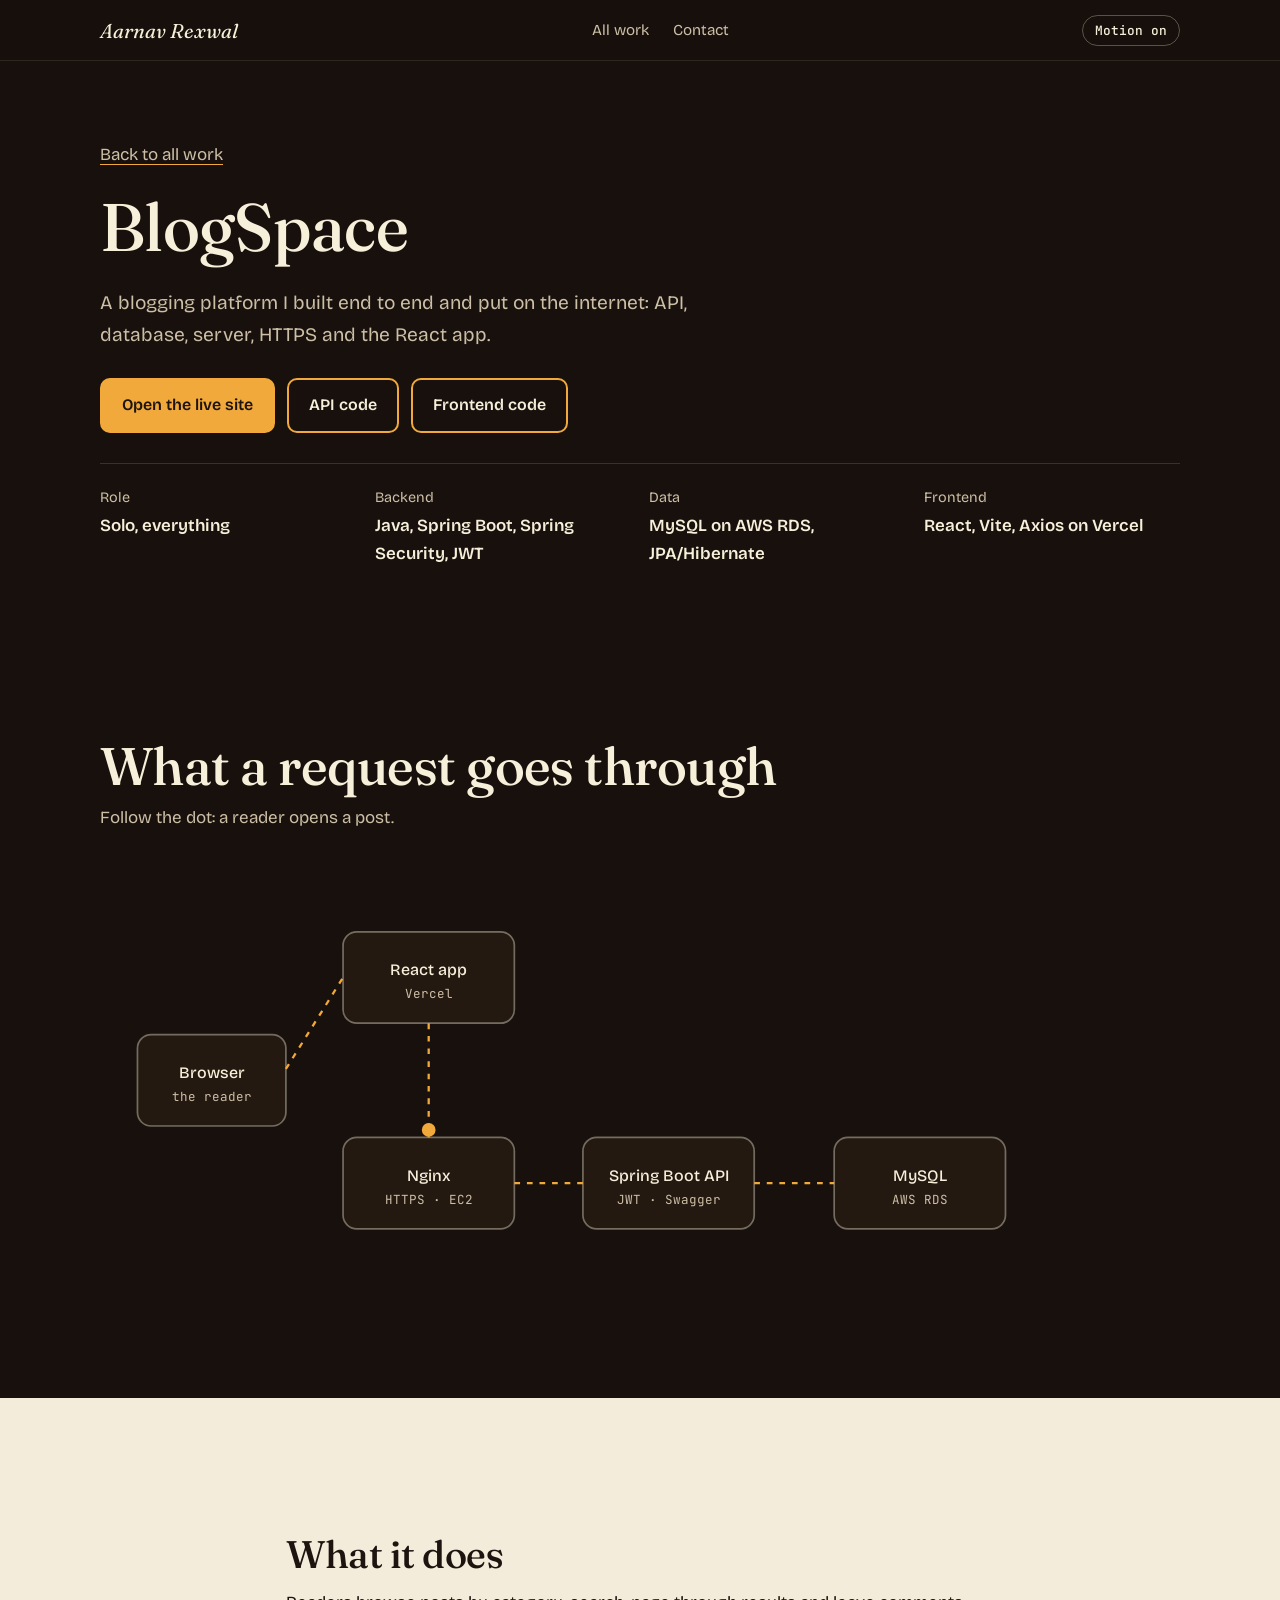
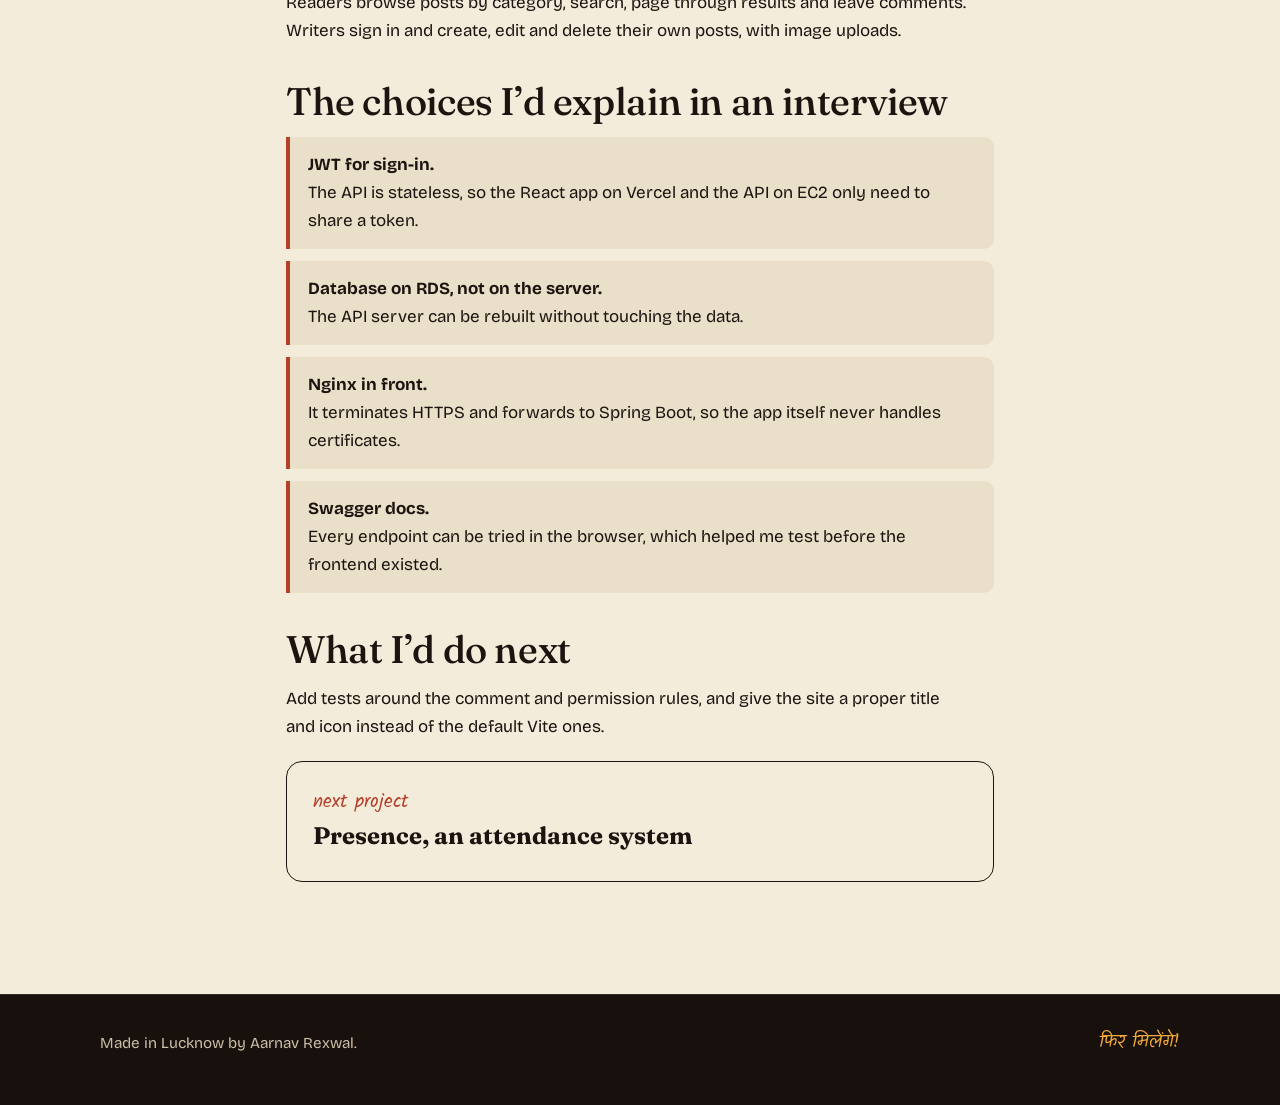
==== work/blogspace.html @ 5008a2eb "Initial portfolio commit" ====
<!doctype html>
<html lang="en">
<head>
<meta charset="utf-8">
<meta name="viewport" content="width=device-width,initial-scale=1,viewport-fit=cover">
<title>BlogSpace, a case study</title>
<meta name="description" content="How Aarnav built and deployed BlogSpace: Spring Boot API, MySQL on RDS, React frontend, Nginx and HTTPS on EC2.">
<meta name="theme-color" content="#17100C">
<link rel="icon" href="../assets/favicon.svg" type="image/svg+xml">
<link rel="preconnect" href="https://fonts.googleapis.com">
<link rel="preconnect" href="https://fonts.gstatic.com" crossorigin>
<link rel="stylesheet" href="https://fonts.googleapis.com/css2?family=Fraunces:ital,opsz,wght@0,9..144,400;0,9..144,500;0,9..144,600;1,9..144,400;1,9..144,500&family=Bricolage+Grotesque:opsz,wght@12..96,400;12..96,500;12..96,600&family=JetBrains+Mono:wght@400;500&family=Kalam:wght@400;700&display=swap">
<link rel="stylesheet" href="../assets/css/style.css">
</head>
<body>
<a class="skip" href="#main">Skip to content</a>
<header class="nav"><div class="wrap">
  <a class="brand" href="../index.html">Aarnav Rexwal</a>
  <nav aria-label="Main"><ul><li><a class="l" href="../index.html#work">All work</a></li><li><a class="l" href="../index.html#contact">Contact</a></li></ul></nav>
  <button class="switch" type="button" aria-pressed="false">Motion on</button>
</div></header>
<main id="main">

<section class="case-hero"><div class="wrap">
  <a class="back" href="../index.html#work">Back to all work</a>
  <h1>BlogSpace</h1>
  <p class="lede">A blogging platform I built end to end and put on the internet: API, database, server, HTTPS and the React app.</p>
  <div class="cta"><a class="btn" href="https://blog-app-frontend-chi-brown.vercel.app/" target="_blank" rel="noopener">Open the live site</a><a class="btn ghost" href="https://github.com/AarnavRexwal/Blog-app-apis" target="_blank" rel="noopener">API code</a><a class="btn ghost" href="https://github.com/AarnavRexwal/blog-app-frontend" target="_blank" rel="noopener">Frontend code</a></div>
  <dl class="case-meta"><div><dt>Role</dt><dd>Solo, everything</dd></div><div><dt>Backend</dt><dd>Java, Spring Boot, Spring Security, JWT</dd></div><div><dt>Data</dt><dd>MySQL on AWS RDS, JPA/Hibernate</dd></div><div><dt>Frontend</dt><dd>React, Vite, Axios on Vercel</dd></div></dl>
</div></section>

<section class="sec"><div class="wrap">
  <div class="sec-head"><h2>What a request goes through</h2><p>Follow the dot: a reader opens a post.</p></div>
  <div class="arch-diagram">
  <svg viewBox="0 0 900 300" role="img" aria-label="A request travels from the browser to the React app on Vercel, then to Nginx on an EC2 server with HTTPS, into the Spring Boot API, and to MySQL on AWS RDS.">
    <g class="node">
      <rect x="10" y="110" width="130" height="80" rx="12"/><text x="75" y="148" text-anchor="middle">Browser</text><text class="sub" x="75" y="168" text-anchor="middle">the reader</text>
      <rect x="190" y="20" width="150" height="80" rx="12"/><text x="265" y="58" text-anchor="middle">React app</text><text class="sub" x="265" y="78" text-anchor="middle">Vercel</text>
      <rect x="190" y="200" width="150" height="80" rx="12"/><text x="265" y="238" text-anchor="middle">Nginx</text><text class="sub" x="265" y="258" text-anchor="middle">HTTPS · EC2</text>
      <rect x="400" y="200" width="150" height="80" rx="12"/><text x="475" y="238" text-anchor="middle">Spring Boot API</text><text class="sub" x="475" y="258" text-anchor="middle">JWT · Swagger</text>
      <rect x="620" y="200" width="150" height="80" rx="12"/><text x="695" y="238" text-anchor="middle">MySQL</text><text class="sub" x="695" y="258" text-anchor="middle">AWS RDS</text>
    </g>
    <path id="p1" class="wire" d="M140 140 L190 60"/>
    <path id="p2" class="wire" d="M265 100 C 265 140, 265 160, 265 200"/>
    <path id="p3" class="wire" d="M340 240 L400 240"/>
    <path id="p4" class="wire" d="M550 240 L620 240"/>
    <circle class="dot" r="6"><animateMotion dur="5s" repeatCount="indefinite" path="M140 140 L190 60 L265 100 L265 200 L340 240 L400 240 L550 240 L620 240"/></circle>
  </svg></div>
</div></section>

<div class="edge" aria-hidden="true"></div>
<section class="sec paper" style="margin-top:-24px;padding-top:calc(clamp(64px,9vw,112px) + 24px)"><div class="wrap prose">
  <h2>What it does</h2>
  <p>Readers browse posts by category, search, page through results and leave comments. Writers sign in and create, edit and delete their own posts, with image uploads.</p>
  <h2 style="margin-top:36px">The choices I’d explain in an interview</h2>
  <ul class="rule-list">
    <li><b>JWT for sign-in.</b>The API is stateless, so the React app on Vercel and the API on EC2 only need to share a token.</li>
    <li><b>Database on RDS, not on the server.</b>The API server can be rebuilt without touching the data.</li>
    <li><b>Nginx in front.</b>It terminates HTTPS and forwards to Spring Boot, so the app itself never handles certificates.</li>
    <li><b>Swagger docs.</b>Every endpoint can be tried in the browser, which helped me test before the frontend existed.</li>
  </ul>
  <h2 style="margin-top:36px">What I’d do next</h2>
  <p>Add tests around the comment and permission rules, and give the site a proper title and icon instead of the default Vite ones.</p>
  <a class="next-case" style="border-color:var(--ink)" href="presence.html"><span class="hand">next project</span><br><strong style="font-family:var(--f-display);font-size:1.5rem">Presence, an attendance system</strong></a>
</div></section>
</main>
<footer><div class="wrap"><span>Made in Lucknow by Aarnav Rexwal.</span><span class="hand" lang="hi">फिर मिलेंगे!</span></div></footer>
<script src="../assets/js/main.js"></script>
</body>
</html>
---- assets/css/style.css ----
/* Aarnav Rexwal — portfolio. Lamp-lit jaali. */
:root{
  --night:#17100C; --night-2:#241911; --paper:#F4ECDB; --paper-2:#EADFC8;
  --ink:#1D1410; --ink-soft:#5A4A3E; --lamp:#F6EFD9; --lamp-soft:#CDBFA6;
  --marigold:#F2A93B; --brick:#B5402A;
  --f-display:"Fraunces",Georgia,serif;
  --f-body:"Bricolage Grotesque",system-ui,sans-serif;
  --f-mono:"JetBrains Mono",ui-monospace,monospace;
  --f-hand:"Kalam","Segoe Print",cursive;
  --gutter:max(20px,env(safe-area-inset-left,0px));
  --wrap:1120px;
  color-scheme:dark;
}
*{box-sizing:border-box}
html{scroll-behavior:smooth;-webkit-text-size-adjust:100%}
body{margin:0;background:var(--night);color:var(--lamp);font:400 1.0625rem/1.65 var(--f-body);-webkit-font-smoothing:antialiased;overflow-x:hidden}
img{max-width:100%;height:auto;display:block}
a{color:inherit}
:focus-visible{outline:3px solid var(--marigold);outline-offset:3px;border-radius:4px}
.skip{position:absolute;left:-999px;top:8px;background:var(--marigold);color:var(--ink);padding:8px 14px;z-index:99;border-radius:6px}
.skip:focus{left:8px}
.wrap{width:100%;max-width:var(--wrap);margin-inline:auto;padding-inline:var(--gutter)}
@view-transition{navigation:auto}

h1,h2,h3{font-family:var(--f-display);font-weight:500;line-height:1.08;margin:0;text-wrap:balance;letter-spacing:-.01em}
h2{font-size:clamp(2rem,4.6vw,3.3rem)}
h3{font-size:1.5rem}
p{margin:0 0 1em;max-width:62ch}
.hand{font-family:var(--f-hand);font-size:1.2rem;line-height:1.25;color:var(--marigold)}
.paper .hand{color:var(--brick)}
.mono{font-family:var(--f-mono);font-size:.84rem}

/* ---- nav ---- */
.nav{position:sticky;top:0;z-index:30;background:rgba(23,16,12,.82);backdrop-filter:blur(10px);-webkit-backdrop-filter:blur(10px);border-bottom:1px solid rgba(246,239,217,.1)}
.nav .wrap{display:flex;align-items:center;justify-content:space-between;gap:16px;min-height:60px;flex-wrap:wrap}
.brand{font-family:var(--f-display);font-size:1.25rem;text-decoration:none;font-style:italic}
.nav ul{display:flex;gap:4px 20px;list-style:none;margin:0;padding:0;flex-wrap:wrap}
.nav a.l{text-decoration:none;font-size:.95rem;color:var(--lamp-soft);padding:6px 2px;border-bottom:2px solid transparent}
.nav a.l:hover,.nav a.l[aria-current]{color:var(--lamp);border-color:var(--marigold)}
.switch{font:500 .8rem var(--f-mono);background:none;border:1px solid rgba(246,239,217,.3);color:var(--lamp);border-radius:99px;padding:6px 12px;cursor:pointer}
.switch[aria-pressed="true"]{background:var(--marigold);color:var(--ink);border-color:var(--marigold)}

/* ---- hero ---- */
.hero{position:relative;isolation:isolate;overflow:hidden;padding-block:clamp(40px,7vw,80px) clamp(40px,6vw,72px)}
.jaali{position:absolute;inset:0;z-index:-1;pointer-events:none;
  --x:70%;--y:35%;
  background-color:var(--night)}
.jaali::before,.jaali::after{content:"";position:absolute;inset:0;
  background-image:
   radial-gradient(circle at 50% 50%,transparent 0 9px,currentColor 9.5px 10.5px,transparent 11px),
   radial-gradient(circle at 0 0,transparent 0 9px,currentColor 9.5px 10.5px,transparent 11px),
   radial-gradient(circle at 100% 100%,transparent 0 9px,currentColor 9.5px 10.5px,transparent 11px);
  background-size:56px 56px;background-position:0 0,28px 28px,28px 28px}
.jaali::before{color:rgba(246,239,217,.07)}
.jaali::after{color:var(--marigold);opacity:.9;
  -webkit-mask-image:radial-gradient(260px circle at var(--x) var(--y),#000 0,transparent 100%);
  mask-image:radial-gradient(260px circle at var(--x) var(--y),#000 0,transparent 100%)}
.hero{min-height:min(100svh,920px)}
.hero-in{position:relative;display:flex;flex-direction:column;align-items:center;text-align:center}
.side{position:absolute;top:8px;margin:0;font:.82rem/1.5 var(--f-mono);color:var(--lamp-soft)}
.l-side{left:var(--gutter)}.r-side{right:var(--gutter);text-align:right}
.hero .greet{justify-content:center;margin:0 0 8px;position:relative;z-index:3}
.portrait{width:min(560px,78vw);margin-top:-6px;position:relative;z-index:1;opacity:0;animation:rise 1.4s ease .1s forwards}
.hero{--mx:0;--my:0}
.portrait{perspective:900px}
.portrait img{width:100%;height:auto;transform:translate3d(calc(var(--mx) * -22px),calc(var(--my) * -14px),0) rotateY(calc(var(--mx) * 7deg)) rotateX(calc(var(--my) * -5deg));transition:transform .35s cubic-bezier(.2,.7,.2,1);will-change:transform}
.bigname span,.bigname em{display:inline-block;transition:transform .35s cubic-bezier(.2,.7,.2,1);will-change:transform}
.bigname span{transform:translate3d(calc(var(--mx) * 26px),calc(var(--my) * 8px),0)}
.bigname em{transform:translate3d(calc(var(--mx) * 44px),calc(var(--my) * 12px),0)}
.nomotion .portrait img,.nomotion .bigname span,.nomotion .bigname em{transform:none;transition:none}
@keyframes rise{from{opacity:0;transform:translateY(24px) scale(.98)}to{opacity:1;transform:none}}
.bigname{position:relative;z-index:2;margin:calc(-1 * clamp(70px,17vw,240px)) 0 0;font-size:clamp(3.4rem,15vw,12.5rem);line-height:.9;font-weight:500;letter-spacing:-.035em;white-space:nowrap;text-shadow:0 4px 40px rgba(23,16,12,.7)}
.bigname em{font-style:italic;font-weight:400;color:var(--lamp)}
.hero .lede{margin:28px auto 0;max-width:34em;text-align:center}
.hero .cta{justify-content:center}
@media (max-width:640px){.side{display:none}.bigname{font-size:clamp(3rem,17vw,5rem);white-space:normal}}
.greet{display:flex;align-items:center;gap:14px;margin-bottom:22px;flex-wrap:wrap}
.greet .hand{font-size:1.4rem}
.lang{font:500 .78rem var(--f-mono);background:none;border:1px dashed var(--lamp-soft);color:var(--lamp);padding:4px 10px;border-radius:99px;cursor:pointer}
h1{font-size:clamp(2.6rem,7vw,5.2rem);margin-bottom:.35em}
.lede{font-size:1.2rem;color:var(--lamp-soft);max-width:34em}
.cta{display:flex;flex-wrap:wrap;gap:12px;margin-top:28px}
.btn{display:inline-flex;align-items:center;gap:8px;text-decoration:none;font-weight:600;padding:12px 20px;border-radius:10px;border:2px solid var(--marigold);background:var(--marigold);color:var(--ink);cursor:pointer;font-family:var(--f-body);font-size:1rem;transition:transform .15s}
.btn:hover{transform:translateY(-2px)}
.btn.ghost{background:transparent;color:var(--lamp)}
.btn.ghost:hover{background:rgba(242,169,59,.12)}
.paper .btn.ghost{color:var(--ink);border-color:var(--ink)}
.facts{margin-top:30px;display:flex;flex-wrap:wrap;gap:8px 22px;color:var(--lamp-soft);font-size:.95rem}
.facts span+span::before{content:"";display:inline-block;width:4px;height:4px;border-radius:50%;background:var(--marigold);margin-right:22px;vertical-align:middle;margin-left:-8px}

/* ---- sections ---- */
.sec{padding-block:clamp(64px,9vw,112px)}
.paper{background:var(--paper);color:var(--ink)}
.paper p{color:var(--ink)}
.sec-head{margin-bottom:clamp(28px,4vw,52px);display:flex;flex-direction:column;gap:10px}
.sec-head p{color:var(--lamp-soft);margin:0}
.paper .sec-head p{color:var(--ink-soft)}
.edge{height:24px;background:
  radial-gradient(circle at 12px 0,var(--paper) 11px,transparent 12px) 0 0/24px 24px repeat-x;margin-top:-1px}
.edge.up{transform:scaleY(-1)}

/* now */
.now-grid{display:grid;grid-template-columns:1.5fr 1fr;gap:28px;align-items:start}
.card{border:1px solid rgba(246,239,217,.18);border-radius:16px;padding:28px;background:var(--night-2)}
.card.hl{border-color:var(--marigold);box-shadow:0 0 0 1px rgba(242,169,59,.35),0 18px 50px -20px rgba(242,169,59,.35)}
.card h3{margin-bottom:4px}
.meta{color:var(--lamp-soft);font-size:.95rem;margin-bottom:16px}
.card ul{margin:0;padding-left:1.1em;color:var(--lamp-soft)}
.card li{margin-bottom:.6em}
.small-notes{display:flex;flex-direction:column;gap:16px}
.small-notes .card{padding:20px}
.small-notes p{margin:0;color:var(--lamp-soft)}
.photo-frame{margin:0;position:relative;max-width:380px}
.photo-frame img{width:100%;height:auto}

/* work */
.work-list{display:grid;gap:36px}
.proj>*{min-width:0}
.proj{display:grid;grid-template-columns:1.1fr 1fr;gap:clamp(20px,4vw,48px);align-items:center;background:var(--paper-2);border-radius:18px;padding:clamp(18px,3vw,32px)}
.proj:nth-child(even){grid-template-columns:1fr 1.1fr}
.proj:nth-child(even) .shot{order:2}
.browser{border-radius:10px;overflow:hidden;border:1.5px solid var(--ink);background:#fff;box-shadow:6px 6px 0 var(--ink);transition:transform .25s}
.browser:hover{transform:translate(-2px,-2px) rotate(-.4deg)}
.browser .bar{display:flex;gap:6px;align-items:center;padding:8px 12px;background:var(--ink);color:var(--lamp-soft);font:.72rem var(--f-mono)}
.browser .bar i{width:9px;height:9px;border-radius:50%;background:var(--lamp-soft);opacity:.55}
.browser .bar span{margin-left:8px;overflow:hidden;text-overflow:ellipsis;white-space:nowrap}
.browser img{width:100%}
.tags{display:flex;flex-wrap:wrap;gap:6px;margin:14px 0 18px;padding:0;list-style:none}
.tags li{font:.76rem var(--f-mono);border:1px solid var(--ink);border-radius:6px;padding:3px 8px}
.proj p{color:var(--ink)}
.links{display:flex;flex-wrap:wrap;gap:10px 18px}
.links a{font-weight:600;text-decoration-thickness:2px;text-underline-offset:4px;text-decoration-color:var(--brick)}
.diagram{background:var(--night);border-radius:8px;padding:12px}
.diagram svg{width:100%;height:auto;display:block}

/* toolbox */
.shelves{display:grid;gap:34px}
.shelf h3{font-size:1.15rem;font-family:var(--f-body);font-weight:600;margin-bottom:12px;display:flex;align-items:baseline;gap:12px;flex-wrap:wrap}
.shelf h3 .hand{font-weight:400}
.items{display:flex;flex-wrap:wrap;gap:10px;padding:16px 16px 18px;border-bottom:6px solid #5a3b25;background:linear-gradient(#0000 80%,rgba(0,0,0,.18));margin:0;list-style:none}
.items li{font:500 1rem var(--f-body);padding:8px 14px;border-radius:8px;background:var(--night-2);border:1px solid rgba(246,239,217,.2);transition:transform .2s,border-color .2s}
.items li:hover{transform:translateY(-4px) rotate(-1.5deg);border-color:var(--marigold)}
.shelf.daily .items li{border-color:var(--marigold)}
.course{margin-top:30px;color:var(--lamp-soft)}

/* path */
.path{list-style:none;margin:0;padding:0 0 0 28px;border-left:2px dashed var(--ink-soft);display:grid;gap:34px;max-width:720px}
.path li{position:relative}
.path li::before{content:"";position:absolute;left:-37px;top:8px;width:14px;height:14px;border-radius:50%;background:var(--brick);border:3px solid var(--paper)}
.path .when{font:.85rem var(--f-mono);color:var(--brick)}
.path h3{font-size:1.35rem;margin:2px 0 4px}
.path p{margin:0;color:var(--ink-soft)}
.path .tiny{font-size:.92rem}

/* beliefs */
.beliefs{display:grid;grid-template-columns:repeat(3,1fr);gap:20px}
.belief{padding:26px;border-radius:16px;border:1px solid rgba(246,239,217,.18)}
.belief:nth-child(2){transform:translateY(18px)}
.belief h3{font-size:1.4rem;margin-bottom:10px}
.belief p{color:var(--lamp-soft);margin:0}

/* beyond */
.tiles{display:grid;grid-template-columns:repeat(4,1fr);gap:16px}
.tile{background:var(--paper-2);border-radius:16px;padding:22px;min-height:210px;display:flex;flex-direction:column;justify-content:space-between;border:1.5px solid var(--ink);transition:transform .25s}
.tile:hover{transform:rotate(-1.2deg) translateY(-4px)}
.tile svg{width:64px;height:64px;stroke:var(--ink);fill:none;stroke-width:2.2;stroke-linecap:round;stroke-linejoin:round}
.tile h3{font-size:1.3rem;margin:10px 0 4px}
.tile p{margin:0;font-size:.95rem;color:var(--ink-soft)}
.ball{cursor:pointer;background:none;border:0;padding:0;font:inherit}
.six{position:fixed;left:0;top:0;width:28px;height:28px;border-radius:50%;background:var(--brick);border:2px solid #fff3;pointer-events:none;z-index:60;opacity:0}

/* contact */
.contact h2{font-size:clamp(2.2rem,6vw,4.4rem)}
.mailrow{display:flex;flex-wrap:wrap;align-items:center;gap:14px;margin:22px 0 10px}
.mail{font:500 clamp(1.1rem,3vw,1.6rem) var(--f-mono);user-select:all;word-break:break-all}
.status{min-height:1.5em;color:var(--marigold);font-size:.95rem}
.contact-links{display:flex;flex-wrap:wrap;gap:12px;margin-top:20px}
footer{padding:36px 0 48px;border-top:1px solid rgba(246,239,217,.12);color:var(--lamp-soft);font-size:.95rem}
footer .wrap{display:flex;justify-content:space-between;gap:12px;flex-wrap:wrap}
footer .hand{font-size:1.15rem}

/* case-study pages */
.case-hero{padding-block:clamp(40px,7vw,80px) 40px}
.case-hero h1{font-size:clamp(2.4rem,6vw,4.2rem)}
.back{display:inline-block;margin-bottom:22px;color:var(--lamp-soft);text-decoration-color:var(--marigold);text-underline-offset:4px}
.case-meta{display:grid;grid-template-columns:repeat(auto-fit,minmax(170px,1fr));gap:18px;margin-top:30px;padding-top:22px;border-top:1px solid rgba(246,239,217,.15)}
.case-meta dt{color:var(--lamp-soft);font-size:.9rem}
.case-meta dd{margin:2px 0 0;font-weight:600}
.prose{max-width:68ch}
.prose h2{font-size:clamp(1.7rem,3.4vw,2.4rem);margin:0 0 14px}
.rule-list{list-style:none;margin:0;padding:0;display:grid;gap:12px;max-width:760px}
.rule-list li{padding:14px 18px;border-left:4px solid var(--brick);background:var(--paper-2);border-radius:0 10px 10px 0}
.rule-list b{display:block}
.shots{display:grid;gap:44px}
.shots figure{margin:0}
.shots figcaption{margin-top:12px;color:var(--ink-soft);max-width:62ch}
.paper .shots figcaption b{color:var(--ink)}
.sheet{background:var(--night-2);border:1px solid rgba(246,239,217,.2);border-radius:14px;padding:22px;max-width:760px}
.sheet h3{font-size:1.25rem;margin-bottom:4px}
.sheet .meta{margin-bottom:14px}
.sheet-tools{display:flex;gap:10px;flex-wrap:wrap;margin-bottom:14px}
.grid-wrap{overflow-x:auto}
table.att{border-collapse:collapse;width:100%;min-width:560px;font-size:.9rem}
.att th,.att td{padding:8px 6px;text-align:center;border-bottom:1px solid rgba(246,239,217,.1)}
.att th:first-child,.att td:first-child{text-align:left;padding-left:0}
.cell{width:34px;height:34px;border-radius:8px;border:1.5px solid rgba(246,239,217,.3);background:none;color:var(--lamp);font:600 .8rem var(--f-mono);cursor:pointer}
.cell[data-s="P"]{background:#2f6b45;border-color:#2f6b45}
.cell[data-s="A"]{background:var(--brick);border-color:var(--brick)}
.cell[data-s="L"]{background:var(--marigold);border-color:var(--marigold);color:var(--ink)}
.cell[data-s="H"]{background:#3b4a63;border-color:#3b4a63}
.sum{margin-top:14px;color:var(--lamp-soft);font-size:.95rem}
.legend{margin-top:6px;font-size:.88rem;color:var(--lamp-soft)}
.arch-diagram{background:var(--night);border-radius:14px;padding:clamp(12px,3vw,26px)}
.arch-diagram svg{width:100%;height:auto}
.node rect{fill:var(--night-2);stroke:rgba(246,239,217,.4);stroke-width:1.5}
.node text{fill:var(--lamp);font:500 14px var(--f-body)}
.node .sub{fill:var(--lamp-soft);font:11px var(--f-mono)}
.wire{stroke:var(--marigold);stroke-width:2;fill:none;stroke-dasharray:5 6}
.dot{fill:var(--marigold)}
.next-case{display:block;text-decoration:none;padding:26px;border-radius:16px;border:1px solid rgba(246,239,217,.2);margin-top:20px}
.next-case:hover{border-color:var(--marigold)}

/* scroll reveal: only the arch + a quiet fade on key blocks */
.rv{opacity:0;transform:translateY(14px);transition:opacity .7s ease,transform .7s ease}
.rv.in{opacity:1;transform:none}
.nomotion .rv{opacity:1;transform:none;transition:none}
.nomotion .portrait{animation:none;opacity:1}
.nomotion .jaali::after{opacity:.55}
.nomotion *{scroll-behavior:auto!important}
@media (prefers-reduced-motion:reduce){
  .rv{opacity:1;transform:none;transition:none}
  html{scroll-behavior:auto}
  .portrait{animation:none;opacity:1}
  .portrait img,.bigname span,.bigname em{transform:none!important;transition:none}
}

@media (max-width:860px){
  .now-grid,.proj,.proj:nth-child(even){grid-template-columns:1fr}
  .proj:nth-child(even) .shot{order:0}
  .beliefs{grid-template-columns:1fr}.belief:nth-child(2){transform:none}
  .tiles{grid-template-columns:repeat(2,1fr)}
}
@media (max-width:480px){.tiles{grid-template-columns:1fr}.nav ul{gap:2px 14px}}
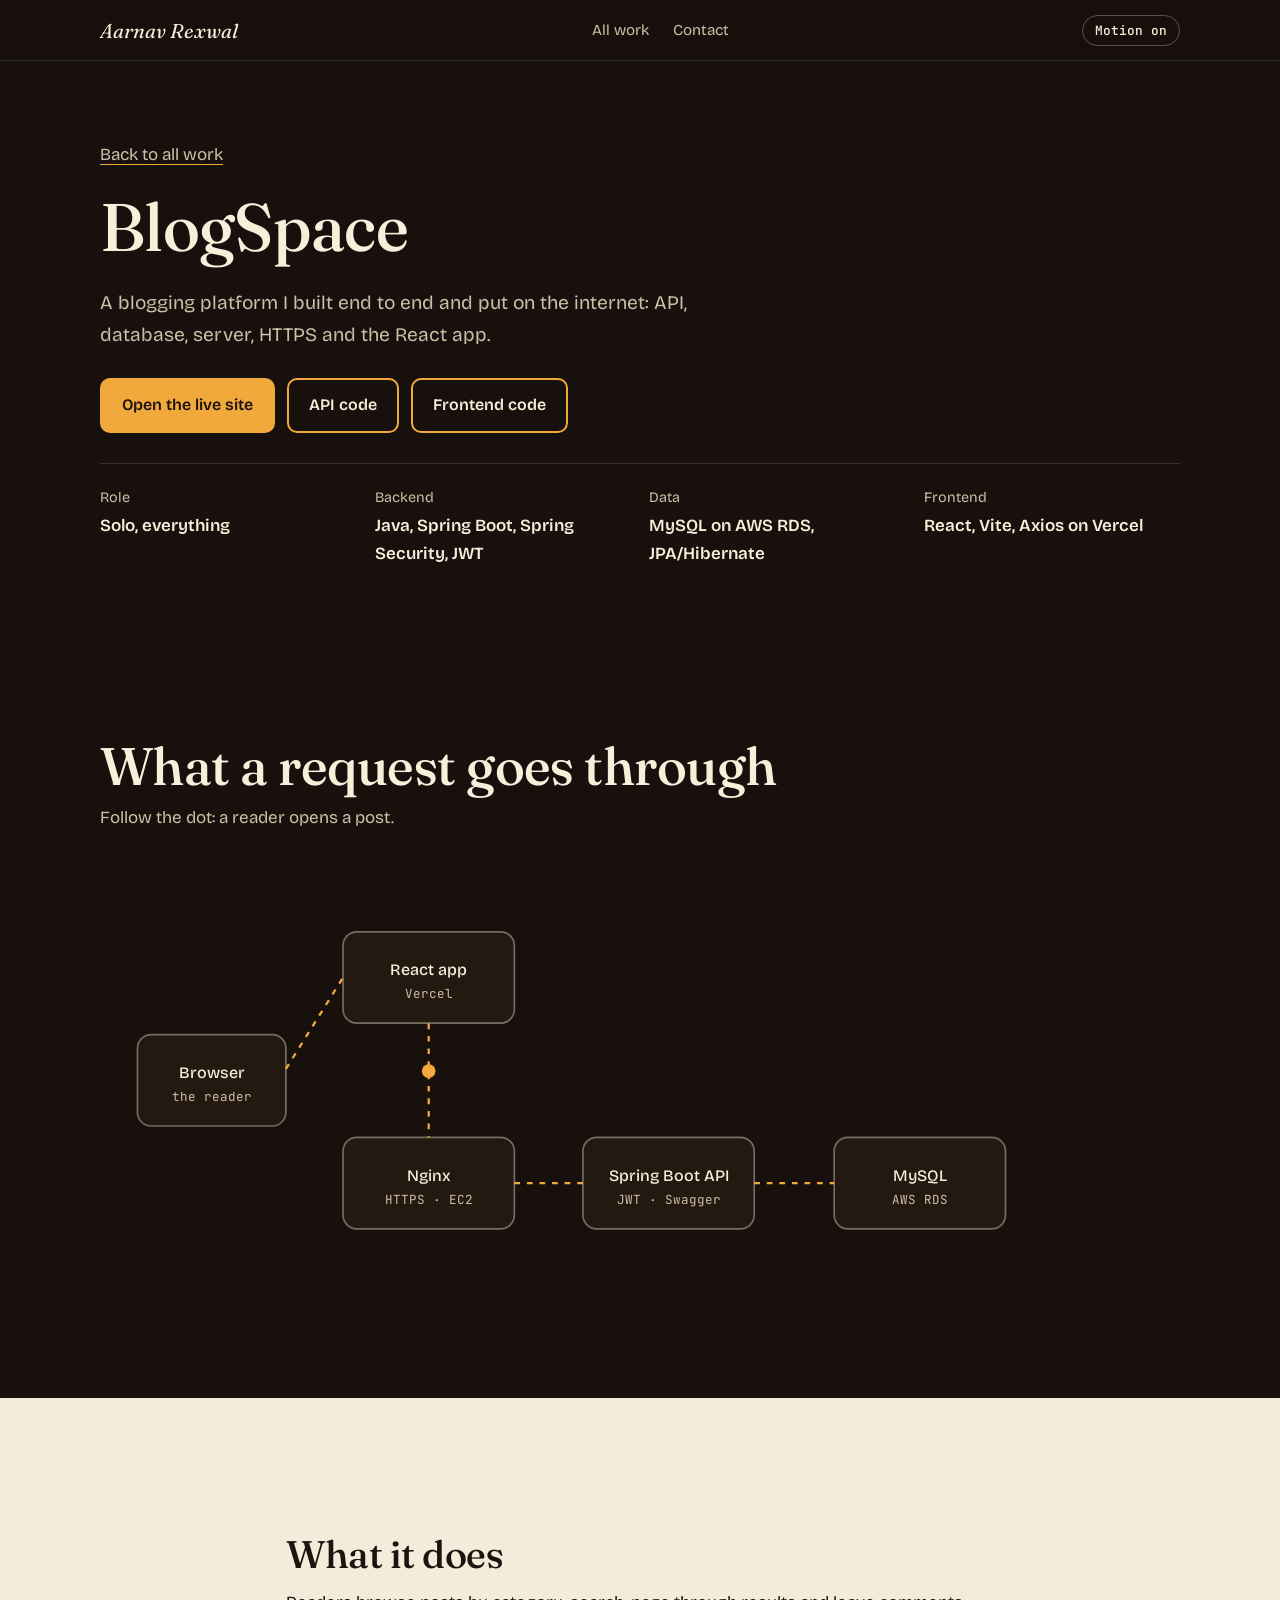
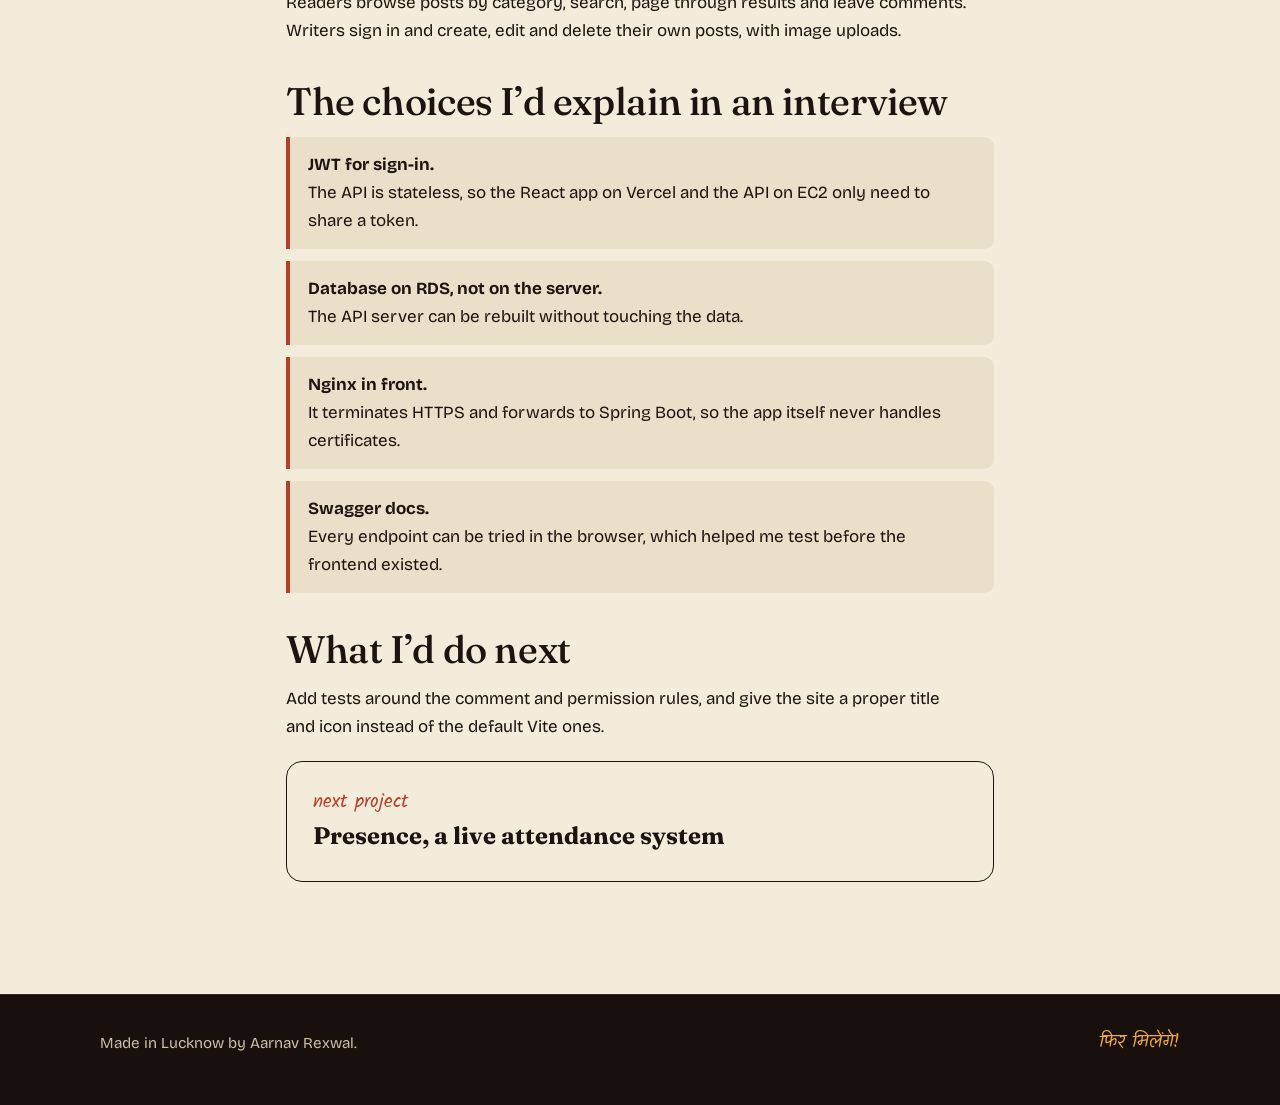
==== commit a220a168: "Mark Presence as live and update portrait - Link the live Presence site from the home card, side not" ====
--- a/work/blogspace.html
+++ b/work/blogspace.html
@@ -61,7 +61,7 @@
   </ul>
   <h2 style="margin-top:36px">What I’d do next</h2>
   <p>Add tests around the comment and permission rules, and give the site a proper title and icon instead of the default Vite ones.</p>
-  <a class="next-case" style="border-color:var(--ink)" href="presence.html"><span class="hand">next project</span><br><strong style="font-family:var(--f-display);font-size:1.5rem">Presence, an attendance system</strong></a>
+  <a class="next-case" style="border-color:var(--ink)" href="presence.html"><span class="hand">next project</span><br><strong style="font-family:var(--f-display);font-size:1.5rem">Presence, a live attendance system</strong></a>
 </div></section>
 </main>
 <footer><div class="wrap"><span>Made in Lucknow by Aarnav Rexwal.</span><span class="hand" lang="hi">फिर मिलेंगे!</span></div></footer>
